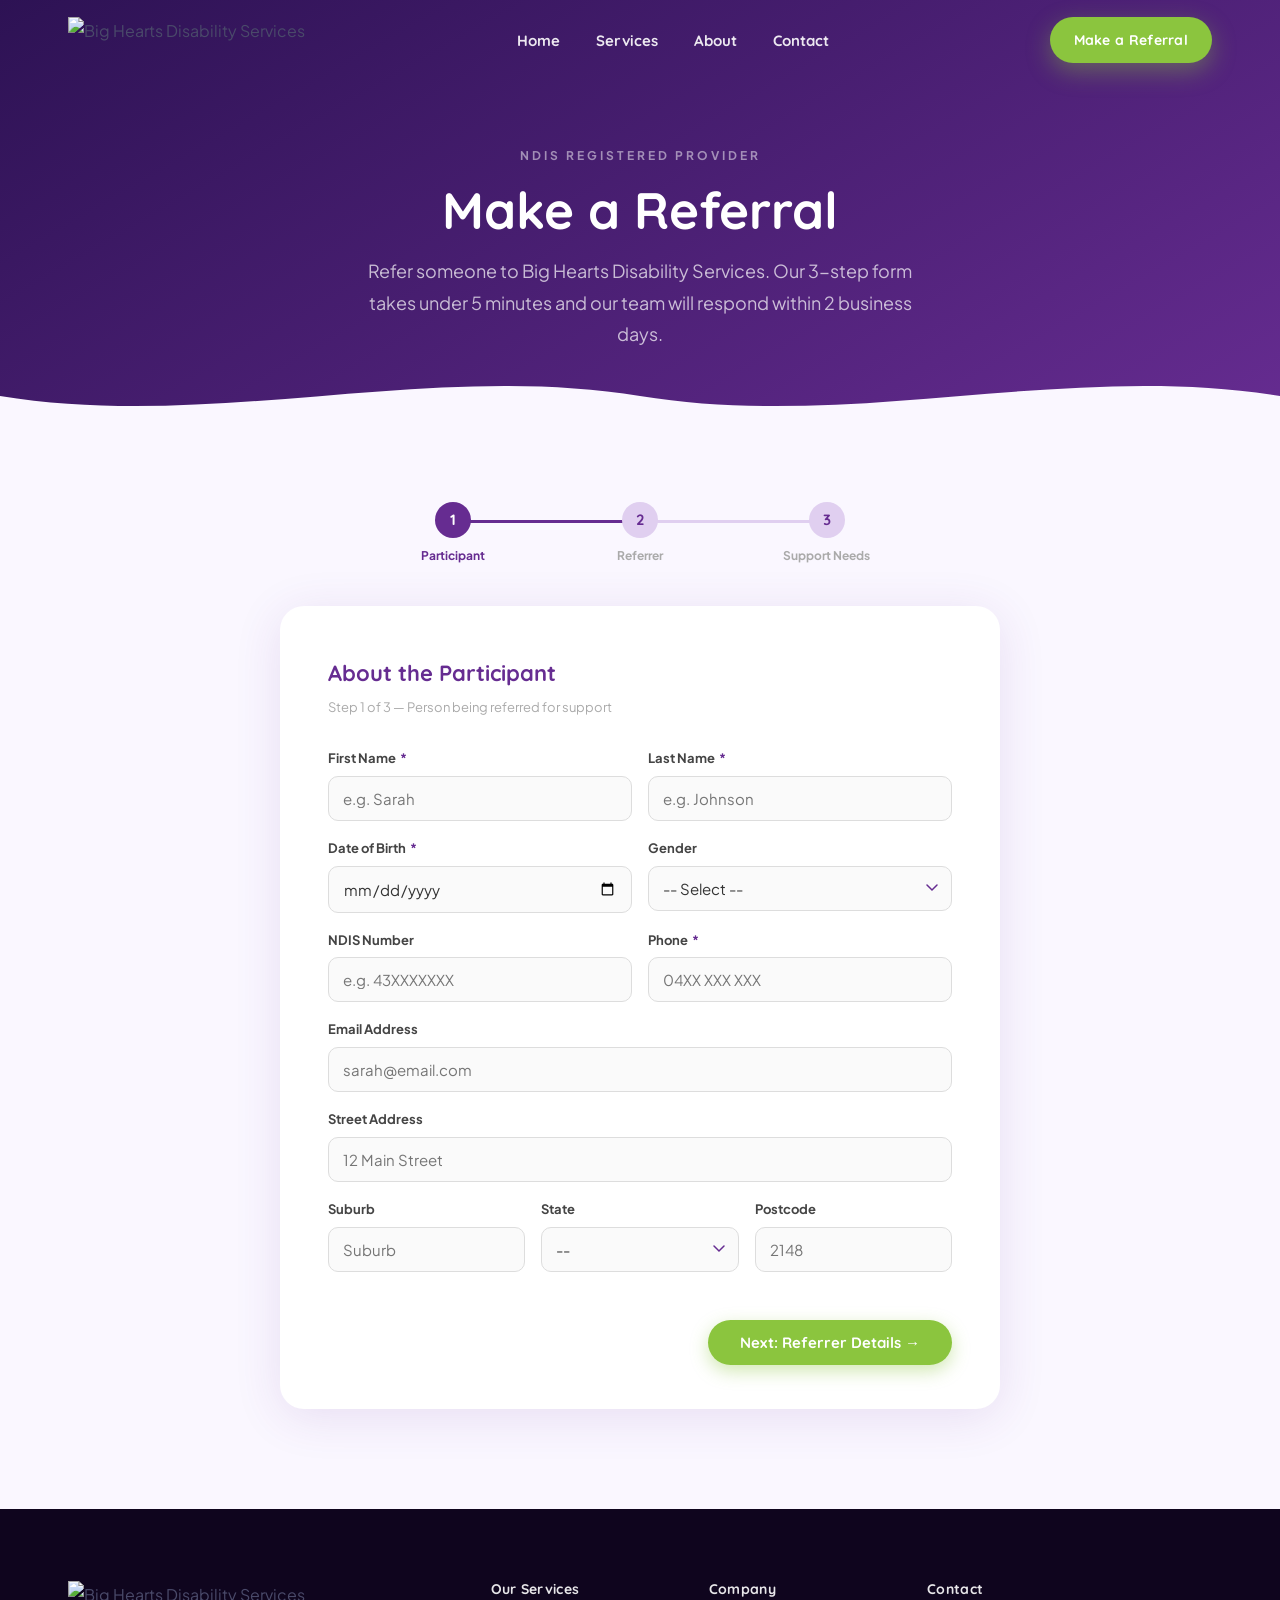
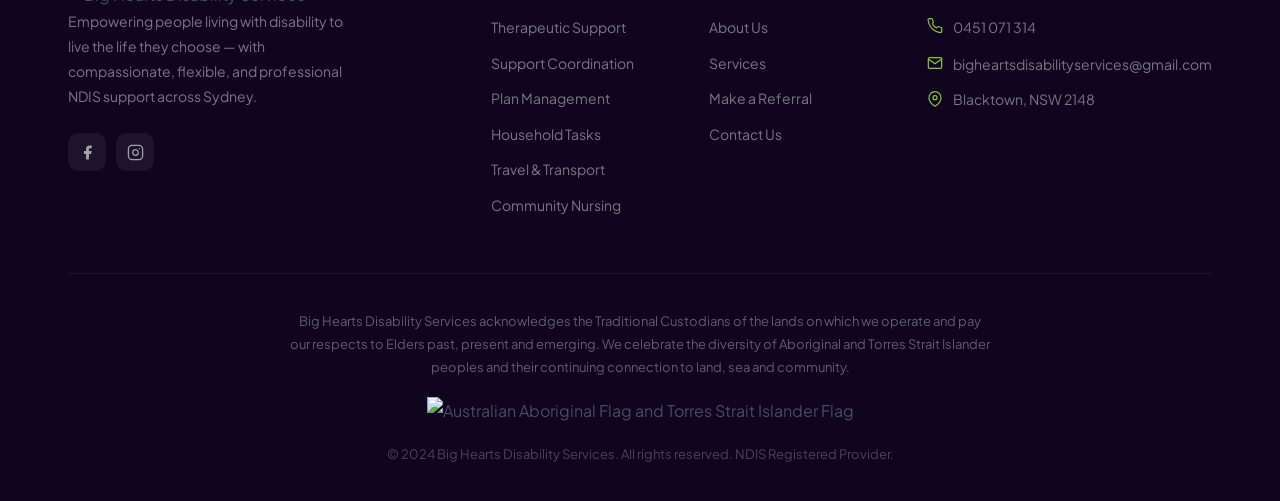
==== referral.html @ 37faf355 "Launch Big Hearts Disability Services website Full static site for GitHub Pages: - Homepage with ani" ====
<!DOCTYPE html>
<html lang="en">
<head>
  <meta charset="UTF-8" />
  <meta name="viewport" content="width=device-width, initial-scale=1.0" />
  <meta name="description" content="Make a referral to Big Hearts Disability Services — NDIS registered provider in Blacktown, Sydney. 3-step referral form." />
  <title>Make a Referral | Big Hearts Disability Services</title>

  <!-- Fonts -->
  <link rel="preconnect" href="https://fonts.googleapis.com" />
  <link rel="preconnect" href="https://fonts.gstatic.com" crossorigin />
  <link href="https://fonts.googleapis.com/css2?family=DM+Serif+Display:ital@0;1&family=Plus+Jakarta+Sans:wght@400;500;600;700;800&family=Quicksand:wght@600;700;800;900&display=swap" rel="stylesheet" />

  <!-- Stylesheet -->
  <link rel="stylesheet" href="css/style.css" />

  <!-- Favicon -->
  <link rel="icon" type="image/png" href="https://bigheartsdisabilityservices.com.au/wp-content/uploads/2024/05/cropped-Big-Hearts-Logo-files-28-32x32.png" />

  <style>
    /* ── Referral form styles (scoped) ── */
    .rf { font-family: 'Plus Jakarta Sans', sans-serif; }

    /* Progress stepper */
    .rf-stepper {
      display: flex;
      align-items: center;
      justify-content: center;
      max-width: 560px;
      margin: 0 auto 40px;
    }
    .rf-step {
      display: flex;
      flex-direction: column;
      align-items: center;
      gap: 7px;
      flex: 1;
      position: relative;
    }
    .rf-step:not(:last-child)::after {
      content: '';
      position: absolute;
      top: 18px; left: 50%;
      width: 100%; height: 3px;
      background: #e0cff0;
      z-index: 0;
      transition: background 0.4s;
    }
    .rf-step.done:not(:last-child)::after,
    .rf-step.active:not(:last-child)::after { background: #662C91; }
    .rf-dot {
      width: 36px; height: 36px;
      border-radius: 50%;
      background: #e0cff0;
      display: flex; align-items: center; justify-content: center;
      font-family: 'Quicksand', sans-serif;
      font-weight: 900; font-size: 15px;
      color: #662C91;
      position: relative; z-index: 1;
      transition: background 0.3s, color 0.3s;
    }
    .rf-step.active .rf-dot { background: #662C91; color: #fff; }
    .rf-step.done .rf-dot   { background: #8BC53E; color: #fff; }
    .rf-dot-lbl { font-size: 12px; font-weight: 700; color: #aaa; white-space: nowrap; }
    .rf-step.active .rf-dot-lbl { color: #662C91; }
    .rf-step.done .rf-dot-lbl   { color: #8BC53E; }

    /* Card */
    .rf-card {
      background: #fff;
      border-radius: 24px;
      box-shadow: 0 8px 48px rgba(102,44,145,0.12);
      max-width: 720px;
      margin: 0 auto;
      padding: 48px 48px 44px;
    }
    .rf-step-title {
      font-family: 'Quicksand', sans-serif;
      font-size: 22px; font-weight: 900;
      color: #662C91; margin-bottom: 4px;
    }
    .rf-step-sub { font-size: 13px; color: #aaa; margin-bottom: 28px; }

    /* Grid */
    .rf-row  { display: grid; grid-template-columns: 1fr 1fr; gap: 16px; }
    .rf-row.full  { grid-template-columns: 1fr; }
    .rf-row.three { grid-template-columns: 1fr 1fr 1fr; }

    /* Fields */
    .rf-field { display: flex; flex-direction: column; gap: 6px; margin-bottom: 16px; }
    .rf-label {
      font-size: 13px; font-weight: 700; color: #444;
    }
    .rf-label .req { color: #662C91; margin-left: 2px; }
    .rf input[type="text"],
    .rf input[type="email"],
    .rf input[type="tel"],
    .rf input[type="date"],
    .rf select,
    .rf textarea {
      width: 100%; padding: 12px 14px;
      border: 1.5px solid #ddd; border-radius: 10px;
      font-family: 'Plus Jakarta Sans', sans-serif;
      font-size: 15px; color: #333; background: #fafafa;
      transition: border-color .2s, box-shadow .2s;
      appearance: none; -webkit-appearance: none;
    }
    .rf input:focus, .rf select:focus, .rf textarea:focus {
      outline: none; border-color: #662C91;
      box-shadow: 0 0 0 3px rgba(102,44,145,0.10);
      background: #fff;
    }
    .rf textarea { resize: vertical; min-height: 96px; }
    .rf select {
      background-image: url("data:image/svg+xml,%3Csvg xmlns='http://www.w3.org/2000/svg' width='12' height='8' viewBox='0 0 12 8'%3E%3Cpath d='M1 1l5 5 5-5' stroke='%23662C91' stroke-width='1.5' fill='none' stroke-linecap='round'/%3E%3C/svg%3E");
      background-repeat: no-repeat; background-position: right 13px center;
      padding-right: 34px; cursor: pointer;
    }
    .rf input.err, .rf select.err, .rf textarea.err {
      border-color: #e04040;
      box-shadow: 0 0 0 3px rgba(224,64,64,.08);
    }
    .rf-errmsg { font-size: 12px; color: #e04040; margin-top: -4px; }

    /* Checkboxes */
    .rf-checks { display: grid; grid-template-columns: 1fr 1fr; gap: 9px; margin-top: 6px; }
    .rf-check {
      display: flex; align-items: center; gap: 9px;
      background: #f7f3fb; border: 1.5px solid #e0cff0;
      border-radius: 10px; padding: 10px 12px;
      cursor: pointer; transition: border-color .2s, background .2s;
    }
    .rf-check:hover { border-color: #662C91; background: #f0e8f9; }
    .rf-check input[type="checkbox"] { width: 17px; height: 17px; accent-color: #662C91; flex-shrink: 0; cursor: pointer; }
    .rf-check span { font-size: 13px; color: #444; font-weight: 600; }

    /* Radios */
    .rf-radios { display: flex; gap: 10px; flex-wrap: wrap; margin-top: 6px; }
    .rf-radio {
      display: flex; align-items: center; gap: 7px;
      background: #f7f3fb; border: 1.5px solid #e0cff0;
      border-radius: 30px; padding: 9px 18px;
      cursor: pointer; transition: border-color .2s, background .2s;
    }
    .rf-radio:has(input:checked) { border-color: #662C91; background: #f0e8f9; }
    .rf-radio input[type="radio"] { accent-color: #662C91; cursor: pointer; }
    .rf-radio span { font-size: 14px; font-weight: 700; color: #444; }

    /* Consent */
    .rf-consent {
      display: flex; gap: 12px; align-items: flex-start;
      background: #f7f3fb; border: 1.5px solid #e0cff0;
      border-radius: 12px; padding: 16px; margin-top: 6px;
    }
    .rf-consent input[type="checkbox"] { width: 19px; height: 19px; accent-color: #662C91; flex-shrink: 0; margin-top: 2px; cursor: pointer; }
    .rf-consent p { font-size: 13px; color: #555; line-height: 1.7; }

    /* Nav buttons */
    .rf-btnrow { display: flex; justify-content: space-between; align-items: center; margin-top: 32px; gap: 12px; }
    .rf-btn {
      padding: 13px 32px; border-radius: 30px;
      font-family: 'Quicksand', sans-serif;
      font-size: 15px; font-weight: 800;
      cursor: pointer; border: none;
      transition: all .25s;
    }
    .rf-btn:hover { transform: translateY(-2px); }
    .rf-btn-next   { background: #8BC53E; color: #fff; box-shadow: 0 6px 18px rgba(139,197,62,.4); }
    .rf-btn-next:hover { box-shadow: 0 10px 24px rgba(139,197,62,.5); }
    .rf-btn-back   { background: transparent; color: #662C91; border: 2px solid #662C91; }
    .rf-btn-back:hover { background: #f0e8f9; }
    .rf-btn-submit { background: #662C91; color: #fff; box-shadow: 0 6px 18px rgba(102,44,145,.35); }
    .rf-btn-submit:hover { box-shadow: 0 10px 24px rgba(102,44,145,.5); }
    .rf-btn-submit:disabled { opacity: .55; cursor: not-allowed; transform: none; }

    /* Panels */
    .rf-panel { display: none; }
    .rf-panel.active { display: block; }

    /* Success */
    .rf-success {
      display: none; text-align: center; padding: 24px 0;
    }
    .rf-tick {
      width: 80px; height: 80px;
      background: #8BC53E; border-radius: 50%;
      display: flex; align-items: center; justify-content: center;
      margin: 0 auto 24px;
      animation: popIn .5s cubic-bezier(0.175, 0.885, 0.32, 1.275);
    }
    @keyframes popIn { from { transform: scale(0); opacity: 0; } to { transform: scale(1); opacity: 1; } }
    .rf-tick svg { width: 38px; height: 38px; }
    .rf-success h2 {
      font-family: 'Quicksand', sans-serif;
      font-size: 30px; font-weight: 900;
      color: #662C91; margin-bottom: 12px;
    }
    .rf-success p { font-size: 16px; color: #666; max-width: 440px; margin-inline: auto; line-height: 1.75; }
    .rf-success .back-link { display: inline-block; margin-top: 28px; color: #662C91; font-weight: 700; font-size: 15px; }
    .rf-success .back-link:hover { text-decoration: underline; }

    @media (max-width: 600px) {
      .rf-card { padding: 28px 20px 24px; }
      .rf-row, .rf-row.three { grid-template-columns: 1fr; }
      .rf-checks { grid-template-columns: 1fr; }
    }
  </style>
</head>
<body>

<!-- ═══ NAV ═══ -->
<nav id="mainNav" class="nav" role="navigation" aria-label="Main navigation">
  <div class="nav-inner container">
    <a href="index.html" class="nav-logo" aria-label="Big Hearts home">
      <img src="https://bigheartsdisabilityservices.com.au/wp-content/uploads/2024/05/Big-Hearts-Logo-files-36-e1715544242417-1024x268.png"
           alt="Big Hearts Disability Services" />
    </a>
    <ul class="nav-links" role="list">
      <li><a href="index.html#home"     class="nav-link">Home</a></li>
      <li><a href="index.html#services" class="nav-link">Services</a></li>
      <li><a href="index.html#about"    class="nav-link">About</a></li>
      <li><a href="index.html#contact"  class="nav-link">Contact</a></li>
    </ul>
    <a href="referral.html" class="btn btn-green btn-sm nav-cta active-page">Make a Referral</a>
    <button id="navToggle" class="nav-toggle" aria-label="Open menu" aria-expanded="false">
      <span></span><span></span><span></span>
    </button>
  </div>
</nav>

<!-- Mobile menu -->
<div id="mobileMenu" class="mobile-menu" role="dialog" aria-modal="true">
  <a href="index.html#home"     class="nav-link">Home</a>
  <a href="index.html#services" class="nav-link">Services</a>
  <a href="index.html#about"    class="nav-link">About</a>
  <a href="index.html#contact"  class="nav-link">Contact</a>
  <a href="referral.html" class="btn btn-green">Make a Referral</a>
</div>


<!-- ═══ PAGE HERO ═══ -->
<div class="page-hero">
  <div class="container">
    <span class="lbl" style="color:rgba(255,255,255,0.5)">NDIS Registered Provider</span>
    <h1>Make a Referral</h1>
    <p>Refer someone to Big Hearts Disability Services. Our 3-step form takes under 5 minutes and our team will respond within 2 business days.</p>
  </div>
  <div class="wave">
    <svg viewBox="0 0 1440 70" fill="#faf7ff" xmlns="http://www.w3.org/2000/svg" preserveAspectRatio="none" width="100%" height="70">
      <path d="M0,35 C240,70 480,0 720,35 C960,70 1200,0 1440,35 L1440,70 L0,70 Z"/>
    </svg>
  </div>
</div>


<!-- ═══ FORM BODY ═══ -->
<div class="referral-page-body">
  <div class="container">
    <div class="rf">

      <!-- Stepper -->
      <div class="rf-stepper" id="rfStepper">
        <div class="rf-step active" id="rfdot-1">
          <div class="rf-dot">1</div>
          <span class="rf-dot-lbl">Participant</span>
        </div>
        <div class="rf-step" id="rfdot-2">
          <div class="rf-dot">2</div>
          <span class="rf-dot-lbl">Referrer</span>
        </div>
        <div class="rf-step" id="rfdot-3">
          <div class="rf-dot">3</div>
          <span class="rf-dot-lbl">Support Needs</span>
        </div>
      </div>

      <!-- Card -->
      <div class="rf-card">
        <form id="rfForm" novalidate>

          <!-- ── Step 1: Participant ── -->
          <div class="rf-panel active" id="rfp-1">
            <div class="rf-step-title">About the Participant</div>
            <div class="rf-step-sub">Step 1 of 3 — Person being referred for support</div>

            <div class="rf-row">
              <div class="rf-field">
                <label class="rf-label" for="bp_first">First Name <span class="req">*</span></label>
                <input type="text" id="bp_first" name="participant_first_name" placeholder="e.g. Sarah" />
              </div>
              <div class="rf-field">
                <label class="rf-label" for="bp_last">Last Name <span class="req">*</span></label>
                <input type="text" id="bp_last" name="participant_last_name" placeholder="e.g. Johnson" />
              </div>
            </div>
            <div class="rf-row">
              <div class="rf-field">
                <label class="rf-label" for="bp_dob">Date of Birth <span class="req">*</span></label>
                <input type="date" id="bp_dob" name="participant_dob" />
              </div>
              <div class="rf-field">
                <label class="rf-label" for="bp_gender">Gender</label>
                <select id="bp_gender" name="participant_gender">
                  <option value="">-- Select --</option>
                  <option>Male</option><option>Female</option>
                  <option>Non-binary</option><option>Prefer not to say</option>
                </select>
              </div>
            </div>
            <div class="rf-row">
              <div class="rf-field">
                <label class="rf-label" for="bp_ndis">NDIS Number</label>
                <input type="text" id="bp_ndis" name="participant_ndis_number" placeholder="e.g. 43XXXXXXX" />
              </div>
              <div class="rf-field">
                <label class="rf-label" for="bp_phone">Phone <span class="req">*</span></label>
                <input type="tel" id="bp_phone" name="participant_phone" placeholder="04XX XXX XXX" />
              </div>
            </div>
            <div class="rf-row full">
              <div class="rf-field">
                <label class="rf-label" for="bp_email">Email Address</label>
                <input type="email" id="bp_email" name="participant_email" placeholder="sarah@email.com" />
              </div>
            </div>
            <div class="rf-row full">
              <div class="rf-field">
                <label class="rf-label" for="bp_address">Street Address</label>
                <input type="text" id="bp_address" name="participant_address" placeholder="12 Main Street" />
              </div>
            </div>
            <div class="rf-row three">
              <div class="rf-field">
                <label class="rf-label" for="bp_suburb">Suburb</label>
                <input type="text" id="bp_suburb" name="participant_suburb" placeholder="Suburb" />
              </div>
              <div class="rf-field">
                <label class="rf-label" for="bp_state">State</label>
                <select id="bp_state" name="participant_state">
                  <option value="">--</option>
                  <option>NSW</option><option>VIC</option><option>QLD</option>
                  <option>SA</option><option>WA</option><option>TAS</option>
                  <option>NT</option><option>ACT</option>
                </select>
              </div>
              <div class="rf-field">
                <label class="rf-label" for="bp_postcode">Postcode</label>
                <input type="text" id="bp_postcode" name="participant_postcode" placeholder="2148" maxlength="4" />
              </div>
            </div>

            <div class="rf-btnrow">
              <span></span>
              <button type="button" class="rf-btn rf-btn-next" onclick="rfStep(2)">
                Next: Referrer Details &rarr;
              </button>
            </div>
          </div>

          <!-- ── Step 2: Referrer ── -->
          <div class="rf-panel" id="rfp-2">
            <div class="rf-step-title">About the Referrer</div>
            <div class="rf-step-sub">Step 2 of 3 — Person making this referral</div>

            <div class="rf-row">
              <div class="rf-field">
                <label class="rf-label" for="br_first">First Name <span class="req">*</span></label>
                <input type="text" id="br_first" name="referrer_first_name" placeholder="e.g. Mark" />
              </div>
              <div class="rf-field">
                <label class="rf-label" for="br_last">Last Name <span class="req">*</span></label>
                <input type="text" id="br_last" name="referrer_last_name" placeholder="e.g. Williams" />
              </div>
            </div>
            <div class="rf-row">
              <div class="rf-field">
                <label class="rf-label" for="br_org">Organisation</label>
                <input type="text" id="br_org" name="referrer_organisation" placeholder="e.g. Community Health Clinic" />
              </div>
              <div class="rf-field">
                <label class="rf-label" for="br_role">Role / Position</label>
                <input type="text" id="br_role" name="referrer_role" placeholder="e.g. Support Coordinator" />
              </div>
            </div>
            <div class="rf-row full">
              <div class="rf-field">
                <label class="rf-label" for="br_relationship">Relationship to Participant <span class="req">*</span></label>
                <select id="br_relationship" name="referrer_relationship">
                  <option value="">-- Select --</option>
                  <option>Family member / Carer</option>
                  <option>Support Coordinator</option>
                  <option>Plan Manager</option>
                  <option>Allied Health Professional</option>
                  <option>GP / Medical Practitioner</option>
                  <option>Self-referral (participant themselves)</option>
                  <option>Other</option>
                </select>
              </div>
            </div>
            <div class="rf-row">
              <div class="rf-field">
                <label class="rf-label" for="br_phone">Phone <span class="req">*</span></label>
                <input type="tel" id="br_phone" name="referrer_phone" placeholder="04XX XXX XXX" />
              </div>
              <div class="rf-field">
                <label class="rf-label" for="br_email">Email <span class="req">*</span></label>
                <input type="email" id="br_email" name="referrer_email" placeholder="mark@clinic.com.au" />
              </div>
            </div>

            <div class="rf-btnrow">
              <button type="button" class="rf-btn rf-btn-back" onclick="rfStep(1)">&larr; Back</button>
              <button type="button" class="rf-btn rf-btn-next" onclick="rfStep(3)">Next: Support Needs &rarr;</button>
            </div>
          </div>

          <!-- ── Step 3: Support Needs ── -->
          <div class="rf-panel" id="rfp-3">
            <div class="rf-step-title">Support Needs</div>
            <div class="rf-step-sub">Step 3 of 3 — Tell us what support is needed</div>

            <div class="rf-field">
              <label class="rf-label">Support Categories Required <span class="req">*</span></label>
              <div class="rf-checks">
                <label class="rf-check"><input type="checkbox" name="support[]" value="Therapeutic Support" /><span>Therapeutic Support</span></label>
                <label class="rf-check"><input type="checkbox" name="support[]" value="Support Coordination" /><span>Support Coordination</span></label>
                <label class="rf-check"><input type="checkbox" name="support[]" value="Plan Management" /><span>Plan Management</span></label>
                <label class="rf-check"><input type="checkbox" name="support[]" value="Daily Living Activities" /><span>Daily Living Activities</span></label>
                <label class="rf-check"><input type="checkbox" name="support[]" value="Household Tasks" /><span>Household Tasks</span></label>
                <label class="rf-check"><input type="checkbox" name="support[]" value="Travel &amp; Transport" /><span>Travel &amp; Transport</span></label>
                <label class="rf-check"><input type="checkbox" name="support[]" value="Community Nursing Care" /><span>Community Nursing Care</span></label>
                <label class="rf-check"><input type="checkbox" name="support[]" value="Group Activities" /><span>Group Activities</span></label>
                <label class="rf-check"><input type="checkbox" name="support[]" value="Life Skills Development" /><span>Life Skills Development</span></label>
                <label class="rf-check"><input type="checkbox" name="support[]" value="Life Stage Transitions" /><span>Life Stage Transitions</span></label>
                <label class="rf-check"><input type="checkbox" name="support[]" value="Accommodation / Tenancy" /><span>Accommodation / Tenancy</span></label>
                <label class="rf-check"><input type="checkbox" name="support[]" value="Community Participation" /><span>Community Participation</span></label>
              </div>
              <span class="rf-errmsg" id="rfcat-err" style="display:none">Please select at least one support category.</span>
            </div>

            <div class="rf-field">
              <label class="rf-label" for="bs_reason">Current Situation / Reason for Referral <span class="req">*</span></label>
              <textarea id="bs_reason" name="reason_for_referral" placeholder="Describe the participant's current situation and why they are being referred..."></textarea>
            </div>

            <div class="rf-field">
              <label class="rf-label" for="bs_goals">Goals and Aspirations</label>
              <textarea id="bs_goals" name="goals_aspirations" placeholder="What does the participant want to achieve? What does a good life look like for them? (optional)"></textarea>
            </div>

            <div class="rf-field">
              <label class="rf-label">Urgency</label>
              <div class="rf-radios">
                <label class="rf-radio"><input type="radio" name="urgency" value="Standard" checked /><span>Standard</span></label>
                <label class="rf-radio"><input type="radio" name="urgency" value="Urgent" /><span>Urgent</span></label>
              </div>
            </div>

            <div class="rf-field">
              <label class="rf-label" for="bs_howheard">How did you hear about Big Hearts?</label>
              <select id="bs_howheard" name="how_did_you_hear">
                <option value="">-- Select --</option>
                <option>Google Search</option>
                <option>Referral from another provider</option>
                <option>Word of mouth</option>
                <option>NDIS portal / My NDIS</option>
                <option>Social media</option>
                <option>Other</option>
              </select>
            </div>

            <div class="rf-field">
              <label class="rf-label" for="bs_notes">Additional Notes</label>
              <textarea id="bs_notes" name="additional_notes" placeholder="Any other relevant information... (optional)"></textarea>
            </div>

            <div class="rf-field">
              <label class="rf-label">Consent <span class="req">*</span></label>
              <div class="rf-consent">
                <input type="checkbox" id="rf_consent" name="consent" />
                <p>I confirm I have the participant's consent (or am acting with appropriate authority) to submit this referral, and that the information provided is accurate. I understand Big Hearts Disability Services will contact the participant or referrer to discuss this referral.</p>
              </div>
              <span class="rf-errmsg" id="rfconsent-err" style="display:none">You must confirm consent before submitting.</span>
            </div>

            <div class="rf-btnrow">
              <button type="button" class="rf-btn rf-btn-back" onclick="rfStep(2)">&larr; Back</button>
              <button type="submit" class="rf-btn rf-btn-submit" id="rfSubmit">Submit Referral</button>
            </div>
          </div>

          <!-- ── Success ── -->
          <div class="rf-success" id="rfSuccess">
            <div class="rf-tick">
              <svg viewBox="0 0 40 40" fill="none" xmlns="http://www.w3.org/2000/svg">
                <path d="M8 21l8 8 16-16" stroke="#fff" stroke-width="3.5" stroke-linecap="round" stroke-linejoin="round"/>
              </svg>
            </div>
            <h2>Referral Submitted!</h2>
            <p>Thank you. We have received your referral and a member of our team will be in touch within 2 business days to discuss next steps.</p>
            <p style="margin-top:12px;font-size:15px;color:#999">Questions? Call <strong style="color:#662C91">0451 071 314</strong> or email <a href="mailto:bigheartsdisabilityservices@gmail.com" style="color:#662C91">bigheartsdisabilityservices@gmail.com</a></p>
            <a href="index.html" class="back-link">&larr; Back to Big Hearts Home</a>
          </div>

        </form>
      </div><!-- /rf-card -->

    </div><!-- /rf -->
  </div>
</div>


<!-- ═══ FOOTER ═══ -->
<footer class="footer" role="contentinfo">
  <div class="container">
    <div class="footer-top">
      <div class="footer-brand">
        <img src="https://bigheartsdisabilityservices.com.au/wp-content/uploads/2024/05/Big-Hearts-Logo-files-35-e1715543259480.png"
             alt="Big Hearts Disability Services" />
        <p class="footer-about">Empowering people living with disability to live the life they choose — with compassionate, flexible, and professional NDIS support across Sydney.</p>
        <div class="footer-socials">
          <a href="https://www.facebook.com/profile.php?id=61550624227070" target="_blank" rel="noopener" class="fsoc" aria-label="Facebook">
            <svg viewBox="0 0 24 24" fill="currentColor"><path d="M18 2h-3a5 5 0 0 0-5 5v3H7v4h3v8h4v-8h3l1-4h-4V7a1 1 0 0 1 1-1h3z"/></svg>
          </a>
          <a href="https://www.instagram.com/bigheartsdisability" target="_blank" rel="noopener" class="fsoc" aria-label="Instagram">
            <svg viewBox="0 0 24 24" fill="none" stroke="currentColor" stroke-width="1.8" stroke-linecap="round" stroke-linejoin="round"><rect x="2" y="2" width="20" height="20" rx="5"/><path d="M16 11.37A4 4 0 1 1 12.63 8 4 4 0 0 1 16 11.37z"/><line x1="17.5" y1="6.5" x2="17.51" y2="6.5"/></svg>
          </a>
        </div>
      </div>
      <div class="footer-col">
        <h4>Our Services</h4>
        <div class="footer-links">
          <a href="index.html#services">Therapeutic Support</a>
          <a href="index.html#services">Support Coordination</a>
          <a href="index.html#services">Plan Management</a>
          <a href="index.html#services">Household Tasks</a>
          <a href="index.html#services">Travel &amp; Transport</a>
          <a href="index.html#services">Community Nursing</a>
        </div>
      </div>
      <div class="footer-col">
        <h4>Company</h4>
        <div class="footer-links">
          <a href="index.html#about">About Us</a>
          <a href="index.html#services">Services</a>
          <a href="referral.html">Make a Referral</a>
          <a href="index.html#contact">Contact Us</a>
        </div>
      </div>
      <div class="footer-col">
        <h4>Contact</h4>
        <div class="footer-contact-item">
          <svg viewBox="0 0 24 24" fill="none" stroke="currentColor" stroke-width="1.8" stroke-linecap="round" stroke-linejoin="round"><path d="M22 16.92v3a2 2 0 0 1-2.18 2 19.79 19.79 0 0 1-8.63-3.07A19.5 19.5 0 0 1 4.69 12a19.79 19.79 0 0 1-3.07-8.67A2 2 0 0 1 3.6 1.07h3a2 2 0 0 1 2 1.72c.127.96.361 1.903.7 2.81a2 2 0 0 1-.45 2.11L8.09 8.91a16 16 0 0 0 6 6l1.27-1.27a2 2 0 0 1 2.11-.45c.907.339 1.85.573 2.81.7A2 2 0 0 1 22 16.92z"/></svg>
          <a href="tel:0451071314"><span>0451 071 314</span></a>
        </div>
        <div class="footer-contact-item">
          <svg viewBox="0 0 24 24" fill="none" stroke="currentColor" stroke-width="1.8" stroke-linecap="round" stroke-linejoin="round"><path d="M4 4h16c1.1 0 2 .9 2 2v12c0 1.1-.9 2-2 2H4c-1.1 0-2-.9-2-2V6c0-1.1.9-2 2-2z"/><polyline points="22,6 12,13 2,6"/></svg>
          <a href="mailto:bigheartsdisabilityservices@gmail.com"><span>bigheartsdisabilityservices@gmail.com</span></a>
        </div>
        <div class="footer-contact-item">
          <svg viewBox="0 0 24 24" fill="none" stroke="currentColor" stroke-width="1.8" stroke-linecap="round" stroke-linejoin="round"><path d="M21 10c0 7-9 13-9 13s-9-6-9-13a9 9 0 0 1 18 0z"/><circle cx="12" cy="10" r="3"/></svg>
          <span>Blacktown, NSW 2148</span>
        </div>
      </div>
    </div>
  </div>
  <div class="footer-bottom">
    <div class="container">
      <div class="footer-bottom-inner">
        <p class="footer-ack">Big Hearts Disability Services acknowledges the Traditional Custodians of the lands on which we operate and pay our respects to Elders past, present and emerging. We celebrate the diversity of Aboriginal and Torres Strait Islander peoples and their continuing connection to land, sea and community.</p>
        <img class="footer-flags"
             src="https://bigheartsdisabilityservices.com.au/wp-content/uploads/2024/05/Australian-Torres-Strait-Islander-Islande-Aboritinal-Flags-Medium.png"
             alt="Australian Aboriginal Flag and Torres Strait Islander Flag" />
        <p class="footer-copy">&copy; 2024 Big Hearts Disability Services. All rights reserved. NDIS Registered Provider.</p>
      </div>
    </div>
  </div>
</footer>

<!-- Main JS (nav, animations) -->
<script src="js/main.js"></script>

<!-- Referral form JS -->
<script>
(function () {
  var FORMSPREE = 'https://formspree.io/f/xnjryooj';
  var cur = 1;

  window.rfStep = function (next) {
    if (next > cur && !rfValidate(cur)) return;
    var fromDot = document.getElementById('rfdot-' + cur);
    fromDot.classList.remove('active');
    if (next > cur) {
      fromDot.classList.add('done');
    } else {
      fromDot.classList.remove('done');
      document.getElementById('rfdot-' + next).classList.remove('done');
    }
    document.getElementById('rfp-' + cur).classList.remove('active');
    cur = next;
    document.getElementById('rfp-' + cur).classList.add('active');
    document.getElementById('rfdot-' + cur).classList.add('active');
    window.scrollTo({ top: document.querySelector('.referral-page-body').offsetTop - 20, behavior: 'smooth' });
  };

  function rfValidate(step) {
    var ok = true;
    if (step === 1) ok = rfReq(['bp_first','bp_last','bp_dob','bp_phone']);
    if (step === 2) {
      ok = rfReq(['br_first','br_last','br_relationship','br_phone','br_email']);
      if (!rfEmail('br_email')) ok = false;
    }
    if (step === 3) {
      ok = rfReq(['bs_reason']);
      var cats = document.querySelectorAll('input[name="support[]"]:checked');
      var catErr = document.getElementById('rfcat-err');
      if (!cats.length) { catErr.style.display = 'block'; ok = false; }
      else { catErr.style.display = 'none'; }
      var consent = document.getElementById('rf_consent');
      var cErr = document.getElementById('rfconsent-err');
      if (!consent.checked) { cErr.style.display = 'block'; ok = false; }
      else { cErr.style.display = 'none'; }
    }
    return ok;
  }

  function rfReq(ids) {
    var ok = true;
    ids.forEach(function (id) {
      var el = document.getElementById(id);
      if (!el) return;
      if (!el.value.trim()) { el.classList.add('err'); ok = false; }
      else { el.classList.remove('err'); }
    });
    return ok;
  }

  function rfEmail(id) {
    var el = document.getElementById(id);
    var re = /^[^\s@]+@[^\s@]+\.[^\s@]+$/;
    if (el && el.value && !re.test(el.value)) { el.classList.add('err'); return false; }
    if (el) el.classList.remove('err');
    return true;
  }

  document.querySelectorAll('#rfForm input, #rfForm select, #rfForm textarea').forEach(function (el) {
    el.addEventListener('input', function () { el.classList.remove('err'); });
  });

  document.getElementById('rfForm').addEventListener('submit', function (e) {
    e.preventDefault();
    if (!rfValidate(3)) return;
    var btn = document.getElementById('rfSubmit');
    btn.disabled = true;
    btn.textContent = 'Submitting…';

    var fd = new FormData(this);
    var cats = Array.from(document.querySelectorAll('input[name="support[]"]:checked')).map(function (c) { return c.value; });
    fd.delete('support[]');
    fd.append('support_categories', cats.join(', '));

    fetch(FORMSPREE, { method: 'POST', body: fd, headers: { 'Accept': 'application/json' } })
      .then(function (r) {
        if (r.ok) {
          document.getElementById('rfp-3').classList.remove('active');
          document.getElementById('rfStepper').style.display = 'none';
          document.getElementById('rfSuccess').style.display = 'block';
        } else {
          btn.disabled = false;
          btn.textContent = 'Submit Referral';
          alert('Something went wrong. Please try again or call us on 0451 071 314.');
        }
      })
      .catch(function () {
        btn.disabled = false;
        btn.textContent = 'Submit Referral';
        alert('Network error. Please check your connection and try again.');
      });
  });
})();
</script>

</body>
</html>
---- css/style.css ----
/* ============================================================
   Big Hearts Disability Services — Main Stylesheet
   ============================================================ */

/* 1. Variables & Reset */
:root {
  --purple:       #662C91;
  --purple-dark:  #4a1f6b;
  --purple-deep:  #2d1254;
  --purple-mid:   #8b5ab8;
  --purple-light: #f0e8f9;
  --purple-pale:  #faf7ff;
  --green:        #8BC53E;
  --green-dark:   #6aa02e;
  --white:        #ffffff;
  --dark:         #0f051e;
  --dark2:        #1a0a2e;
  --text:         #4a4a6a;
  --text-light:   #8080a0;
  --border:       #ede6f5;
  --shadow-sm:    0 4px 16px rgba(102,44,145,0.10);
  --shadow-md:    0 12px 40px rgba(102,44,145,0.15);
  --shadow-lg:    0 24px 60px rgba(102,44,145,0.20);
  --nav-h:        80px;
  --pad:          100px;
  --r:            20px;
  --ease:         cubic-bezier(0.25, 0.46, 0.45, 0.94);
}

*, *::before, *::after { box-sizing: border-box; margin: 0; padding: 0; }
html { scroll-behavior: smooth; font-size: 16px; }
body {
  font-family: 'Plus Jakarta Sans', sans-serif;
  color: var(--text);
  background: #fff;
  overflow-x: hidden;
  line-height: 1.75;
}
img { max-width: 100%; display: block; }
a { text-decoration: none; color: inherit; }
ul { list-style: none; }
button { font-family: inherit; }


/* ── Typography ── */
h1, h2, h3, h4, h5 {
  font-family: 'Quicksand', sans-serif;
  font-weight: 900;
  color: var(--dark2);
  line-height: 1.2;
}
h1 { font-size: clamp(40px, 5.5vw, 72px); }
h2 { font-size: clamp(28px, 3.5vw, 50px); }
h3 { font-size: clamp(18px, 2vw, 24px); }

.serif { font-family: 'DM Serif Display', serif; font-style: italic; font-weight: 400; }
.grad  {
  background: linear-gradient(130deg, var(--green) 0%, var(--purple-mid) 100%);
  -webkit-background-clip: text;
  -webkit-text-fill-color: transparent;
  background-clip: text;
}
.lbl {
  display: inline-block;
  font-size: 12px;
  font-weight: 700;
  letter-spacing: 3px;
  text-transform: uppercase;
  color: var(--green);
  margin-bottom: 14px;
}


/* ── Layout ── */
.container { max-width: 1200px; margin-inline: auto; padding-inline: 28px; }
section   { padding: var(--pad) 0; }

.section-head         { margin-bottom: 60px; }
.section-head.center  { text-align: center; }
.section-head h2      { margin-bottom: 14px; }
.section-head p       { font-size: 18px; color: var(--text-light); max-width: 620px; line-height: 1.75; }
.section-head.center p { margin-inline: auto; }


/* ── Buttons ── */
.btn {
  display: inline-flex;
  align-items: center;
  gap: 8px;
  padding: 15px 34px;
  border-radius: 50px;
  font-family: 'Quicksand', sans-serif;
  font-size: 15px;
  font-weight: 800;
  letter-spacing: 0.3px;
  cursor: pointer;
  border: none;
  transition: all 0.3s var(--ease);
  position: relative;
  overflow: hidden;
  white-space: nowrap;
}
.btn::before {
  content: '';
  position: absolute;
  inset: 0;
  background: rgba(255,255,255,0.12);
  opacity: 0;
  transition: opacity 0.2s;
}
.btn:hover::before { opacity: 1; }
.btn:hover { transform: translateY(-2px); }
.btn:active { transform: translateY(0); }

.btn-green  { background: var(--green); color: #fff; box-shadow: 0 8px 24px rgba(139,197,62,0.4); }
.btn-green:hover { box-shadow: 0 14px 32px rgba(139,197,62,0.5); }

.btn-purple { background: var(--purple); color: #fff; box-shadow: 0 8px 24px rgba(102,44,145,0.35); }
.btn-purple:hover { box-shadow: 0 14px 32px rgba(102,44,145,0.5); }

.btn-white  { background: #fff; color: var(--purple); box-shadow: var(--shadow-sm); }
.btn-white:hover { box-shadow: var(--shadow-md); }

.btn-outline { background: transparent; color: #fff; border: 2px solid rgba(255,255,255,0.55); }
.btn-outline:hover { background: rgba(255,255,255,0.1); border-color: #fff; }

.btn-sm { padding: 11px 24px; font-size: 14px; }

.btn svg { width: 18px; height: 18px; flex-shrink: 0; }


/* ═══════════════════════════════════════════
   NAV
═══════════════════════════════════════════ */
.nav {
  position: fixed;
  inset-block-start: 0;
  inset-inline: 0;
  height: var(--nav-h);
  z-index: 900;
  display: flex;
  align-items: center;
  transition: background 0.4s, box-shadow 0.4s;
}
.nav.scrolled {
  background: rgba(255,255,255,0.96);
  backdrop-filter: blur(14px);
  box-shadow: 0 4px 24px rgba(102,44,145,0.10);
}
.nav-inner {
  display: flex;
  align-items: center;
  justify-content: space-between;
  width: 100%;
}
.nav-logo img { height: 46px; transition: filter 0.3s; }
.nav.scrolled .nav-logo img { filter: none; }

.nav-links { display: flex; align-items: center; gap: 36px; }
.nav-link {
  font-family: 'Quicksand', sans-serif;
  font-size: 15px;
  font-weight: 700;
  color: rgba(255,255,255,0.9);
  transition: color 0.2s;
  position: relative;
  padding-bottom: 3px;
}
.nav-link::after {
  content: '';
  position: absolute;
  bottom: 0; left: 0; right: 0;
  height: 2px;
  background: var(--green);
  border-radius: 2px;
  transform: scaleX(0);
  transform-origin: left;
  transition: transform 0.25s var(--ease);
}
.nav-link:hover::after, .nav-link.active::after { transform: scaleX(1); }
.nav.scrolled .nav-link { color: var(--dark2); }
.nav.scrolled .nav-link:hover { color: var(--purple); }
.nav-cta { margin-left: 8px; }

/* Hamburger */
.nav-toggle {
  display: none;
  flex-direction: column;
  gap: 5px;
  cursor: pointer;
  padding: 4px;
  background: none;
  border: none;
}
.nav-toggle span {
  display: block;
  width: 24px;
  height: 2px;
  border-radius: 2px;
  background: #fff;
  transition: all 0.3s var(--ease);
}
.nav.scrolled .nav-toggle span { background: var(--dark2); }
.nav-toggle.open span:nth-child(1) { transform: translateY(7px) rotate(45deg); }
.nav-toggle.open span:nth-child(2) { opacity: 0; }
.nav-toggle.open span:nth-child(3) { transform: translateY(-7px) rotate(-45deg); }

/* Mobile drawer */
.mobile-menu {
  display: none;
  position: fixed;
  inset: 0;
  background: rgba(13,4,25,0.98);
  backdrop-filter: blur(20px);
  z-index: 800;
  flex-direction: column;
  align-items: center;
  justify-content: center;
  gap: 40px;
  padding: 40px;
}
.mobile-menu.open { display: flex; }
.mobile-menu .nav-link {
  font-size: 30px;
  font-weight: 900;
  color: #fff;
  letter-spacing: -0.5px;
}
.mobile-menu .nav-link::after { bottom: -4px; }
.mobile-menu .btn { margin-top: 10px; font-size: 17px; padding: 16px 48px; }


/* ═══════════════════════════════════════════
   HERO
═══════════════════════════════════════════ */
.hero {
  min-height: 100vh;
  background: linear-gradient(150deg, var(--purple-deep) 0%, var(--purple) 55%, var(--purple-dark) 100%);
  display: flex;
  align-items: center;
  position: relative;
  overflow: hidden;
  padding-top: var(--nav-h);
}

/* Particles */
#heroParticles {
  position: absolute;
  inset: 0;
  pointer-events: none;
  overflow: hidden;
}
.hp {
  position: absolute;
  color: rgba(255,255,255,0.12);
  animation: floatUp linear infinite;
  user-select: none;
}
@keyframes floatUp {
  from { transform: translateY(110vh) rotate(0deg) scale(0.6); opacity: 0; }
  10%  { opacity: 1; }
  90%  { opacity: 1; }
  to   { transform: translateY(-15vh) rotate(540deg) scale(1); opacity: 0; }
}

/* Decorative circles */
.hero::before {
  content: '';
  position: absolute;
  width: 600px;
  height: 600px;
  border-radius: 50%;
  background: radial-gradient(circle, rgba(139,197,62,0.18) 0%, transparent 70%);
  top: -200px;
  right: -100px;
  pointer-events: none;
}
.hero::after {
  content: '';
  position: absolute;
  width: 400px;
  height: 400px;
  border-radius: 50%;
  background: radial-gradient(circle, rgba(255,255,255,0.06) 0%, transparent 70%);
  bottom: -100px;
  left: -100px;
  pointer-events: none;
}

.hero-inner {
  display: grid;
  grid-template-columns: 1fr 480px;
  gap: 60px;
  align-items: center;
  position: relative;
  z-index: 2;
  width: 100%;
  max-width: 1200px;
  margin-inline: auto;
  padding-inline: 28px;
  padding-block: 80px;
}

/* Hero badge pill */
.hero-pill {
  display: inline-flex;
  align-items: center;
  gap: 8px;
  background: rgba(255,255,255,0.10);
  border: 1px solid rgba(255,255,255,0.20);
  backdrop-filter: blur(8px);
  color: rgba(255,255,255,0.90);
  font-size: 13px;
  font-weight: 700;
  letter-spacing: 0.5px;
  padding: 8px 18px;
  border-radius: 50px;
  margin-bottom: 24px;
}
.pill-dot {
  width: 8px; height: 8px;
  background: var(--green);
  border-radius: 50%;
  animation: blink 2s ease-in-out infinite;
}
@keyframes blink {
  0%,100% { opacity: 1; transform: scale(1); }
  50%      { opacity: 0.5; transform: scale(1.5); }
}

.hero-title {
  font-family: 'Quicksand', sans-serif;
  font-size: clamp(44px, 5.5vw, 76px);
  font-weight: 900;
  color: #fff;
  line-height: 1.05;
  margin-bottom: 24px;
  letter-spacing: -1px;
}
.hero-title .accent {
  display: block;
  color: var(--green);
  font-family: 'DM Serif Display', serif;
  font-style: italic;
  font-weight: 400;
  font-size: 0.9em;
}

.hero-sub {
  font-size: 18px;
  color: rgba(255,255,255,0.75);
  line-height: 1.8;
  max-width: 480px;
  margin-bottom: 40px;
}

.hero-btns { display: flex; gap: 14px; flex-wrap: wrap; margin-bottom: 56px; }

.hero-stats {
  display: flex;
  gap: 0;
  border-top: 1px solid rgba(255,255,255,0.12);
  padding-top: 36px;
  gap: 40px;
}
.hero-stat {}
.hero-stat-num {
  font-family: 'Quicksand', sans-serif;
  font-size: 38px;
  font-weight: 900;
  color: #fff;
  line-height: 1;
  margin-bottom: 4px;
}
.hero-stat-lbl { font-size: 13px; color: rgba(255,255,255,0.55); }

/* Hero visual */
.hero-visual {
  position: relative;
  display: flex;
  align-items: center;
  justify-content: center;
}
.hero-blob-wrap {
  position: relative;
  width: 420px;
  height: 500px;
  animation: heroFloat 6s ease-in-out infinite;
}
@keyframes heroFloat {
  0%,100% { transform: translateY(0); }
  50%      { transform: translateY(-14px); }
}
.hero-blob {
  position: absolute;
  inset: 0;
  border-radius: 65% 35% 55% 45% / 55% 65% 35% 45%;
  background: linear-gradient(135deg, rgba(139,197,62,0.25), rgba(255,255,255,0.08));
  animation: morph 10s ease-in-out infinite;
}
@keyframes morph {
  0%,100% { border-radius: 65% 35% 55% 45% / 55% 65% 35% 45%; }
  33%      { border-radius: 40% 60% 40% 60% / 60% 40% 60% 40%; }
  66%      { border-radius: 50% 50% 65% 35% / 35% 60% 40% 65%; }
}
.hero-img {
  position: absolute;
  inset: 16px;
  object-fit: cover;
  border-radius: 65% 35% 55% 45% / 55% 65% 35% 45%;
  animation: morph 10s ease-in-out infinite;
  filter: brightness(1.05) saturate(1.05);
}

.hero-float-card {
  position: absolute;
  bottom: 20px;
  right: -30px;
  background: #fff;
  border-radius: 18px;
  padding: 16px 20px;
  box-shadow: var(--shadow-lg);
  display: flex;
  align-items: center;
  gap: 12px;
  min-width: 190px;
  animation: heroFloat 5s ease-in-out infinite 1s;
}
.hfc-icon {
  width: 44px; height: 44px;
  background: var(--green);
  border-radius: 12px;
  display: flex; align-items: center; justify-content: center;
  flex-shrink: 0;
}
.hfc-icon svg { width: 22px; height: 22px; color: #fff; }
.hfc-num {
  font-family: 'Quicksand', sans-serif;
  font-size: 22px;
  font-weight: 900;
  color: var(--dark2);
  line-height: 1;
}
.hfc-lbl { font-size: 12px; color: var(--text-light); margin-top: 2px; }

.hero-ndis {
  position: absolute;
  top: 24px;
  left: -28px;
  background: #fff;
  border-radius: 16px;
  padding: 12px;
  box-shadow: var(--shadow-md);
  width: 90px;
  animation: heroFloat 7s ease-in-out infinite 2s;
}
.hero-ndis img { width: 100%; }

/* Wave divider */
.wave {
  position: absolute;
  bottom: -1px;
  left: 0;
  right: 0;
  line-height: 0;
}
.wave svg { display: block; }


/* ═══════════════════════════════════════════
   SERVICES MARQUEE STRIP
═══════════════════════════════════════════ */
.marquee-strip {
  background: var(--purple-pale);
  padding: 28px 0;
  overflow: hidden;
  border-bottom: 1px solid var(--border);
}
.marquee-track {
  display: flex;
  gap: 48px;
  animation: marqueeScroll 28s linear infinite;
  width: max-content;
}
.marquee-strip:hover .marquee-track { animation-play-state: paused; }
.marquee-item {
  display: flex;
  align-items: center;
  gap: 10px;
  font-family: 'Quicksand', sans-serif;
  font-size: 15px;
  font-weight: 700;
  color: var(--purple);
  white-space: nowrap;
}
.marquee-item svg { width: 18px; height: 18px; color: var(--green); flex-shrink: 0; }
@keyframes marqueeScroll {
  from { transform: translateX(0); }
  to   { transform: translateX(-50%); }
}


/* ═══════════════════════════════════════════
   SERVICES SECTION
═══════════════════════════════════════════ */
.services-section { background: #fff; }

.services-grid {
  display: grid;
  grid-template-columns: repeat(3, 1fr);
  gap: 24px;
}
.svc-card {
  position: relative;
  background: #fff;
  border: 1.5px solid var(--border);
  border-radius: var(--r);
  padding: 34px 28px;
  overflow: hidden;
  transition: all 0.35s var(--ease);
  cursor: default;
}
.svc-card::after {
  content: '';
  position: absolute;
  inset: 0;
  background: linear-gradient(135deg, var(--purple-light), transparent);
  opacity: 0;
  transition: opacity 0.35s;
}
.svc-card:hover {
  border-color: var(--purple);
  box-shadow: var(--shadow-lg);
  transform: translateY(-6px);
}
.svc-card:hover::after { opacity: 1; }

.svc-card-top {
  position: absolute;
  top: 0; left: 0; right: 0;
  height: 4px;
  background: linear-gradient(90deg, var(--purple), var(--green));
  transform: scaleX(0);
  transform-origin: left;
  transition: transform 0.4s var(--ease);
}
.svc-card:hover .svc-card-top { transform: scaleX(1); }

.svc-icon {
  position: relative;
  z-index: 1;
  width: 58px; height: 58px;
  background: var(--purple-light);
  border-radius: 16px;
  display: flex; align-items: center; justify-content: center;
  margin-bottom: 20px;
  transition: all 0.35s var(--ease);
}
.svc-card:hover .svc-icon { background: var(--purple); }
.svc-icon svg { width: 26px; height: 26px; color: var(--purple); transition: color 0.3s; }
.svc-card:hover .svc-icon svg { color: #fff; }

.svc-title {
  position: relative; z-index: 1;
  font-size: 18px;
  font-weight: 800;
  color: var(--dark2);
  margin-bottom: 8px;
  transition: color 0.3s;
}
.svc-card:hover .svc-title { color: var(--purple); }
.svc-desc {
  position: relative; z-index: 1;
  font-size: 14px;
  color: var(--text-light);
  line-height: 1.7;
}


/* ═══════════════════════════════════════════
   ABOUT SECTION
═══════════════════════════════════════════ */
.about-section { background: var(--purple-pale); }
.about-inner {
  display: grid;
  grid-template-columns: 1fr 1fr;
  gap: 80px;
  align-items: center;
}

.about-visual { position: relative; }
.about-img {
  width: 100%;
  height: 540px;
  object-fit: cover;
  border-radius: 28px;
  box-shadow: var(--shadow-lg);
  display: block;
}
.about-float-card {
  position: absolute;
  bottom: 36px;
  right: -32px;
  background: #fff;
  border-radius: 20px;
  padding: 22px 26px;
  box-shadow: var(--shadow-lg);
  text-align: center;
  min-width: 160px;
}
.afc-num {
  font-family: 'Quicksand', sans-serif;
  font-size: 48px;
  font-weight: 900;
  color: var(--purple);
  line-height: 1;
}
.afc-lbl { font-size: 13px; color: var(--text-light); margin-top: 4px; }
.about-bg-shape {
  position: absolute;
  top: -28px; left: -28px;
  width: 110px; height: 110px;
  background: var(--green);
  border-radius: 28px;
  opacity: 0.15;
  transform: rotate(12deg);
}

.about-content {}
.about-content h2 { margin-bottom: 16px; }
.about-content > p { color: var(--text-light); margin-bottom: 36px; font-size: 17px; }

.about-vals { display: flex; flex-direction: column; gap: 18px; margin-bottom: 40px; }
.aval {
  display: flex;
  gap: 16px;
  align-items: flex-start;
}
.aval-icon {
  width: 44px; height: 44px;
  background: var(--purple-light);
  border-radius: 12px;
  display: flex; align-items: center; justify-content: center;
  flex-shrink: 0;
  transition: background 0.3s;
}
.aval:hover .aval-icon { background: var(--purple); }
.aval-icon svg { width: 20px; height: 20px; color: var(--purple); transition: color 0.3s; }
.aval:hover .aval-icon svg { color: #fff; }
.aval-title { font-size: 15px; font-weight: 800; color: var(--dark2); margin-bottom: 2px; display: block; }
.aval-text  { font-size: 14px; color: var(--text-light); margin: 0; }

/* Stats bar */
.stats-bar {
  display: grid;
  grid-template-columns: repeat(3, 1fr);
  background: var(--purple);
  border-radius: 20px;
  overflow: hidden;
}
.stat-item {
  padding: 28px 20px;
  text-align: center;
  border-right: 1px solid rgba(255,255,255,0.1);
}
.stat-item:last-child { border-right: none; }
.stat-num {
  font-family: 'Quicksand', sans-serif;
  font-size: 38px;
  font-weight: 900;
  color: #fff;
  line-height: 1;
}
.stat-lbl { font-size: 12px; color: rgba(255,255,255,0.55); margin-top: 6px; letter-spacing: 0.5px; }


/* ═══════════════════════════════════════════
   WHY US SECTION
═══════════════════════════════════════════ */
.why-section { background: var(--dark); padding: var(--pad) 0; }
.why-section .section-head h2 { color: #fff; }
.why-section .section-head p  { color: rgba(255,255,255,0.5); }
.why-section .lbl { color: var(--green); }

.why-grid {
  display: grid;
  grid-template-columns: repeat(4, 1fr);
  gap: 20px;
}
.why-card {
  background: rgba(255,255,255,0.04);
  border: 1px solid rgba(255,255,255,0.07);
  border-radius: 20px;
  padding: 32px 24px;
  transition: all 0.35s var(--ease);
}
.why-card:hover {
  background: rgba(102,44,145,0.3);
  border-color: rgba(102,44,145,0.5);
  transform: translateY(-4px);
}
.why-icon {
  width: 54px; height: 54px;
  background: rgba(102,44,145,0.35);
  border-radius: 16px;
  display: flex; align-items: center; justify-content: center;
  margin-bottom: 20px;
  transition: background 0.35s;
}
.why-card:hover .why-icon { background: var(--purple); }
.why-icon svg { width: 24px; height: 24px; color: var(--green); }
.why-card h3 { font-size: 17px; color: #fff; margin-bottom: 10px; }
.why-card p  { font-size: 14px; color: rgba(255,255,255,0.5); line-height: 1.75; }


/* ═══════════════════════════════════════════
   NDIS BANNER
═══════════════════════════════════════════ */
.ndis-banner {
  background: linear-gradient(135deg, var(--purple) 0%, var(--purple-dark) 100%);
  padding: 72px 0;
  position: relative;
  overflow: hidden;
}
.ndis-banner::before {
  content: '';
  position: absolute;
  width: 500px; height: 500px;
  border-radius: 50%;
  background: rgba(255,255,255,0.04);
  right: -200px; top: -200px;
}
.ndis-inner {
  display: flex;
  align-items: center;
  justify-content: space-between;
  gap: 40px;
  position: relative;
  z-index: 1;
}
.ndis-text h2 { color: #fff; font-size: clamp(24px, 3vw, 38px); margin-bottom: 10px; }
.ndis-text p  { color: rgba(255,255,255,0.7); font-size: 17px; max-width: 560px; line-height: 1.75; }
.ndis-right {
  display: flex;
  flex-direction: column;
  align-items: flex-end;
  gap: 20px;
  flex-shrink: 0;
}
.ndis-badge-img { height: 70px; filter: drop-shadow(0 4px 16px rgba(0,0,0,0.25)); }


/* ═══════════════════════════════════════════
   TESTIMONIAL / QUOTE
═══════════════════════════════════════════ */
.quote-section {
  background: #fff;
  padding: var(--pad) 0;
  text-align: center;
}
.quote-wrap {
  max-width: 860px;
  margin-inline: auto;
  position: relative;
}
.quote-mark {
  font-family: Georgia, serif;
  font-size: 140px;
  line-height: 0.7;
  color: var(--purple);
  opacity: 0.12;
  position: absolute;
  top: 0; left: -20px;
  user-select: none;
}
.quote-text {
  font-family: 'DM Serif Display', serif;
  font-size: clamp(22px, 2.8vw, 36px);
  color: var(--dark2);
  line-height: 1.5;
  margin-bottom: 36px;
  position: relative;
  z-index: 1;
}
.quote-author {
  display: inline-flex;
  align-items: center;
  gap: 14px;
}
.q-avatar {
  width: 54px; height: 54px;
  background: linear-gradient(135deg, var(--purple), var(--green));
  border-radius: 50%;
  display: flex; align-items: center; justify-content: center;
  font-family: 'Quicksand', sans-serif;
  font-size: 20px;
  font-weight: 900;
  color: #fff;
  flex-shrink: 0;
}
.q-name  { font-weight: 800; color: var(--dark2); font-size: 16px; display: block; text-align: left; }
.q-role  { font-size: 13px; color: var(--text-light); text-align: left; }


/* ═══════════════════════════════════════════
   CONTACT SECTION
═══════════════════════════════════════════ */
.contact-section { background: var(--purple-pale); }
.contact-inner {
  display: grid;
  grid-template-columns: 1fr 1fr;
  gap: 60px;
  align-items: start;
}

.contact-items { display: flex; flex-direction: column; gap: 20px; margin-bottom: 36px; }
.citem {
  display: flex;
  align-items: center;
  gap: 16px;
}
.citem-icon {
  width: 50px; height: 50px;
  background: var(--purple-light);
  border-radius: 14px;
  display: flex; align-items: center; justify-content: center;
  flex-shrink: 0;
  transition: background 0.3s;
}
.citem:hover .citem-icon { background: var(--purple); }
.citem-icon svg { width: 22px; height: 22px; color: var(--purple); transition: color 0.3s; }
.citem:hover .citem-icon svg { color: #fff; }
.citem-lbl { font-size: 12px; font-weight: 700; text-transform: uppercase; letter-spacing: 1px; color: var(--text-light); display: block; margin-bottom: 2px; }
.citem-val { font-size: 16px; font-weight: 700; color: var(--dark2); transition: color 0.2s; }
.citem:hover .citem-val { color: var(--purple); }

.contact-socials { display: flex; gap: 12px; }
.csocial {
  width: 44px; height: 44px;
  background: var(--purple-light);
  border-radius: 12px;
  display: flex; align-items: center; justify-content: center;
  transition: all 0.3s;
}
.csocial:hover { background: var(--purple); transform: translateY(-2px); }
.csocial svg { width: 20px; height: 20px; color: var(--purple); transition: color 0.2s; }
.csocial:hover svg { color: #fff; }

/* Referral card */
.referral-card {
  background: linear-gradient(145deg, var(--purple) 0%, var(--purple-dark) 100%);
  border-radius: 28px;
  padding: 50px 42px;
  color: #fff;
  position: relative;
  overflow: hidden;
}
.referral-card::before {
  content: '';
  position: absolute;
  width: 280px; height: 280px;
  border-radius: 50%;
  background: rgba(255,255,255,0.05);
  right: -80px; top: -80px;
}
.referral-card::after {
  content: '';
  position: absolute;
  width: 160px; height: 160px;
  border-radius: 50%;
  background: rgba(139,197,62,0.12);
  left: -40px; bottom: -40px;
}
.rc-icon {
  width: 64px; height: 64px;
  background: rgba(255,255,255,0.12);
  border-radius: 18px;
  display: flex; align-items: center; justify-content: center;
  margin-bottom: 24px;
  position: relative; z-index: 1;
}
.rc-icon svg { width: 30px; height: 30px; color: var(--green); }
.referral-card h3 { color: #fff; font-size: 26px; margin-bottom: 12px; position: relative; z-index: 1; }
.referral-card p  { color: rgba(255,255,255,0.7); font-size: 16px; line-height: 1.75; margin-bottom: 32px; position: relative; z-index: 1; }
.referral-card .btn { width: 100%; justify-content: center; position: relative; z-index: 1; font-size: 16px; padding: 16px; }
.rc-divider { border: none; border-top: 1px solid rgba(255,255,255,0.12); margin: 28px 0; position: relative; z-index: 1; }
.rc-detail  { font-size: 14px; color: rgba(255,255,255,0.5); line-height: 1.8; position: relative; z-index: 1; }
.rc-detail strong { color: rgba(255,255,255,0.85); }


/* ═══════════════════════════════════════════
   FOOTER
═══════════════════════════════════════════ */
.footer { background: var(--dark); padding-top: 72px; }

.footer-top {
  display: grid;
  grid-template-columns: 2.2fr 1fr 1fr 1.2fr;
  gap: 48px;
  padding-bottom: 56px;
  border-bottom: 1px solid rgba(255,255,255,0.07);
}
.footer-logo img { height: 42px; margin-bottom: 18px; filter: brightness(0) invert(1); opacity: 0.9; }
.footer-about { font-size: 14px; color: rgba(255,255,255,0.45); line-height: 1.8; margin-bottom: 24px; max-width: 280px; }
.footer-socials { display: flex; gap: 10px; }
.fsoc {
  width: 38px; height: 38px;
  background: rgba(255,255,255,0.06);
  border-radius: 10px;
  display: flex; align-items: center; justify-content: center;
  transition: all 0.3s;
}
.fsoc:hover { background: var(--purple); transform: translateY(-2px); }
.fsoc svg { width: 17px; height: 17px; color: rgba(255,255,255,0.6); transition: color 0.2s; }
.fsoc:hover svg { color: #fff; }

.footer-col h4 {
  font-size: 14px;
  font-weight: 800;
  color: rgba(255,255,255,0.9);
  margin-bottom: 18px;
  font-family: 'Quicksand', sans-serif;
  letter-spacing: 0.3px;
}
.footer-links { display: flex; flex-direction: column; gap: 11px; }
.footer-links a {
  font-size: 14px;
  color: rgba(255,255,255,0.45);
  transition: all 0.2s;
}
.footer-links a:hover { color: var(--green); padding-left: 4px; }

.footer-contact-item { display: flex; gap: 10px; align-items: flex-start; margin-bottom: 12px; }
.footer-contact-item svg { width: 16px; height: 16px; color: var(--green); flex-shrink: 0; margin-top: 3px; }
.footer-contact-item span { font-size: 14px; color: rgba(255,255,255,0.45); line-height: 1.6; }
.footer-contact-item a { font-size: 14px; color: rgba(255,255,255,0.45); transition: color 0.2s; }
.footer-contact-item a:hover { color: var(--green); }

/* Footer bottom */
.footer-bottom {
  padding: 36px 0;
  border-top: none;
}
.footer-bottom-inner {
  display: flex;
  flex-direction: column;
  align-items: center;
  gap: 18px;
  text-align: center;
}
.footer-ack { font-size: 13px; color: rgba(255,255,255,0.35); max-width: 700px; line-height: 1.75; }
.footer-flags img { height: 44px; opacity: 0.75; border-radius: 4px; }
.footer-copy { font-size: 13px; color: rgba(255,255,255,0.25); }


/* ═══════════════════════════════════════════
   SCROLL REVEAL
═══════════════════════════════════════════ */
.reveal {
  opacity: 0;
  transform: translateY(30px);
  transition: opacity 0.7s ease, transform 0.7s ease;
}
.reveal.in { opacity: 1; transform: none; }

.d1 { transition-delay: 0.05s; }
.d2 { transition-delay: 0.15s; }
.d3 { transition-delay: 0.25s; }
.d4 { transition-delay: 0.35s; }
.d5 { transition-delay: 0.45s; }
.d6 { transition-delay: 0.55s; }


/* ═══════════════════════════════════════════
   REFERRAL PAGE
═══════════════════════════════════════════ */
.page-hero {
  background: linear-gradient(150deg, var(--purple-deep) 0%, var(--purple) 100%);
  padding: calc(var(--nav-h) + 60px) 0 80px;
  text-align: center;
  position: relative;
  overflow: hidden;
}
.page-hero h1 { color: #fff; margin-bottom: 14px; font-size: clamp(32px, 4vw, 56px); }
.page-hero p  { color: rgba(255,255,255,0.7); font-size: 18px; max-width: 560px; margin-inline: auto; }
.page-hero .wave { position: absolute; bottom: -1px; }
.referral-page-body { background: var(--purple-pale); padding: 72px 0 100px; }


/* ═══════════════════════════════════════════
   RESPONSIVE
═══════════════════════════════════════════ */
@media (max-width: 1100px) {
  .services-grid { grid-template-columns: repeat(2, 1fr); }
  .why-grid { grid-template-columns: repeat(2, 1fr); }
  .footer-top { grid-template-columns: 1fr 1fr; gap: 36px; }
  .footer-about { max-width: 100%; }
}

@media (max-width: 900px) {
  .hero-inner { grid-template-columns: 1fr; text-align: center; padding-block: 60px 80px; }
  .hero-visual { display: none; }
  .hero-btns  { justify-content: center; }
  .hero-stats { justify-content: center; }
  .hero-sub   { margin-inline: auto; }
  .about-inner { grid-template-columns: 1fr; gap: 48px; }
  .about-img   { height: 380px; }
  .about-float-card { right: 16px; }
  .ndis-inner { flex-direction: column; text-align: center; }
  .ndis-right { align-items: center; }
  .contact-inner { grid-template-columns: 1fr; }
  .footer-top { grid-template-columns: 1fr; }
}

@media (max-width: 680px) {
  :root { --pad: 64px; --nav-h: 68px; }
  .services-grid { grid-template-columns: 1fr; }
  .stats-bar { grid-template-columns: 1fr; }
  .stat-item { border-right: none; border-bottom: 1px solid rgba(255,255,255,0.1); }
  .stat-item:last-child { border-bottom: none; }
  .why-grid  { grid-template-columns: 1fr; }
  .hero-stats { flex-wrap: wrap; gap: 24px; }
  .hero-stat { flex: 1; min-width: 80px; text-align: center; }
  .nav-links  { display: none; }
  .nav-cta    { display: none; }
  .nav-toggle { display: flex; }
}
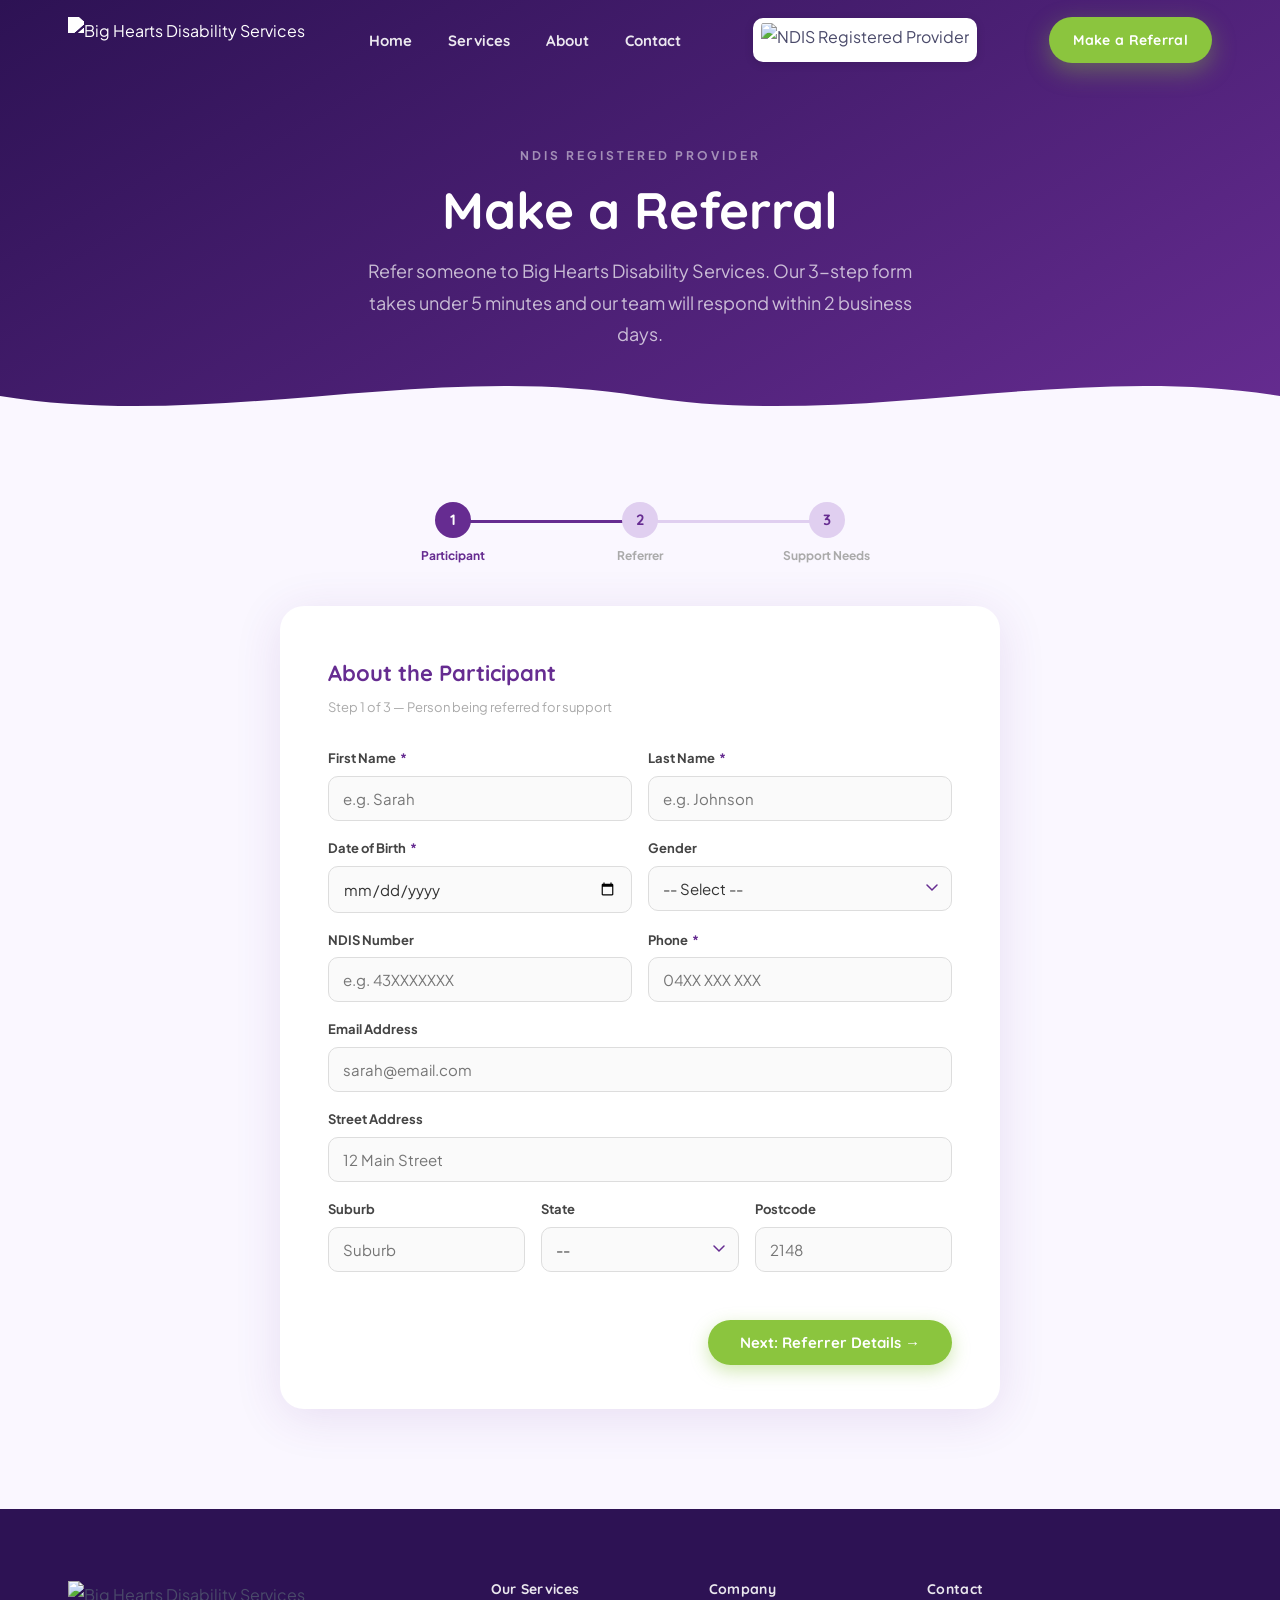
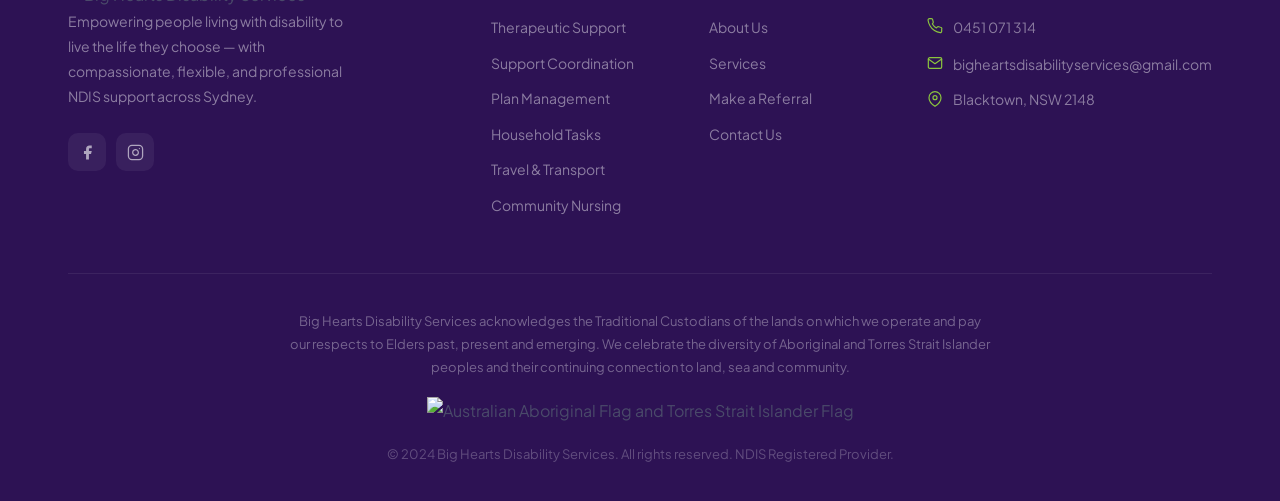
==== commit c30d6e2e: "Pin NDIS badge to nav bar (always visible on scroll) Moves badge from hero floating card into the na" ====
--- a/referral.html
+++ b/referral.html
@@ -221,6 +221,9 @@
       <li><a href="index.html#about"    class="nav-link">About</a></li>
       <li><a href="index.html#contact"  class="nav-link">Contact</a></li>
     </ul>
+    <img class="nav-ndis-badge"
+         src="https://bigheartsdisabilityservices.com.au/wp-content/uploads/2024/05/920aae29-fc77-4cec-a620-0a052c95d4aa.png"
+         alt="NDIS Registered Provider" />
     <a href="referral.html" class="btn btn-green btn-sm nav-cta active-page">Make a Referral</a>
     <button id="navToggle" class="nav-toggle" aria-label="Open menu" aria-expanded="false">
       <span></span><span></span><span></span>
--- a/css/style.css
+++ b/css/style.css
@@ -153,7 +153,7 @@
   justify-content: space-between;
   width: 100%;
 }
-.nav-logo img { height: 46px; transition: filter 0.3s; }
+.nav-logo img { height: 46px; transition: filter 0.3s; filter: brightness(0) invert(1); }
 .nav.scrolled .nav-logo img { filter: none; }
 
 .nav-links { display: flex; align-items: center; gap: 36px; }
@@ -180,6 +180,15 @@
 .nav-link:hover::after, .nav-link.active::after { transform: scaleX(1); }
 .nav.scrolled .nav-link { color: var(--dark2); }
 .nav.scrolled .nav-link:hover { color: var(--purple); }
+.nav-ndis-badge {
+  height: 44px;
+  width: auto;
+  background: #fff;
+  border-radius: 10px;
+  padding: 5px 8px;
+  box-shadow: 0 2px 10px rgba(0,0,0,0.12);
+  margin-left: 8px;
+}
 .nav-cta { margin-left: 8px; }
 
 /* Hamburger */
@@ -393,22 +402,21 @@
 }
 .hero-blob {
   position: absolute;
+  inset: -12px;
+  background: linear-gradient(135deg, rgba(139,197,62,0.30), rgba(255,255,255,0.08));
+  border-radius: 48% 52% 44% 56% / 42% 44% 56% 58%;
+  animation: blobPulse 5s ease-in-out infinite;
+}
+@keyframes blobPulse {
+  0%,100% { transform: scale(1);    border-radius: 48% 52% 44% 56% / 42% 44% 56% 58%; }
+  50%      { transform: scale(1.02); border-radius: 52% 48% 56% 44% / 56% 56% 44% 44%; }
+}
+.hero-img {
+  position: absolute;
   inset: 0;
-  border-radius: 65% 35% 55% 45% / 55% 65% 35% 45%;
-  background: linear-gradient(135deg, rgba(139,197,62,0.25), rgba(255,255,255,0.08));
-  animation: morph 10s ease-in-out infinite;
-}
-@keyframes morph {
-  0%,100% { border-radius: 65% 35% 55% 45% / 55% 65% 35% 45%; }
-  33%      { border-radius: 40% 60% 40% 60% / 60% 40% 60% 40%; }
-  66%      { border-radius: 50% 50% 65% 35% / 35% 60% 40% 65%; }
-}
-.hero-img {
-  position: absolute;
-  inset: 16px;
   object-fit: cover;
-  border-radius: 65% 35% 55% 45% / 55% 65% 35% 45%;
-  animation: morph 10s ease-in-out infinite;
+  object-position: center top;
+  border-radius: 46% 54% 42% 58% / 40% 42% 58% 60%;
   filter: brightness(1.05) saturate(1.05);
 }
 
@@ -445,13 +453,13 @@
 
 .hero-ndis {
   position: absolute;
-  top: 24px;
-  left: -28px;
+  top: 20px;
+  left: -20px;
   background: #fff;
-  border-radius: 16px;
-  padding: 12px;
+  border-radius: 18px;
+  padding: 14px 16px;
   box-shadow: var(--shadow-md);
-  width: 90px;
+  width: 160px;
   animation: heroFloat 7s ease-in-out infinite 2s;
 }
 .hero-ndis img { width: 100%; }
@@ -591,8 +599,7 @@
 .about-visual { position: relative; }
 .about-img {
   width: 100%;
-  height: 540px;
-  object-fit: cover;
+  height: auto;
   border-radius: 28px;
   box-shadow: var(--shadow-lg);
   display: block;
@@ -789,7 +796,7 @@
 }
 .q-avatar {
   width: 54px; height: 54px;
-  background: linear-gradient(135deg, var(--purple), var(--green));
+  background: var(--green);
   border-radius: 50%;
   display: flex; align-items: center; justify-content: center;
   font-family: 'Quicksand', sans-serif;
@@ -810,7 +817,7 @@
   display: grid;
   grid-template-columns: 1fr 1fr;
   gap: 60px;
-  align-items: start;
+  align-items: center;
 }
 
 .contact-items { display: flex; flex-direction: column; gap: 20px; margin-bottom: 36px; }
@@ -891,7 +898,7 @@
 /* ═══════════════════════════════════════════
    FOOTER
 ═══════════════════════════════════════════ */
-.footer { background: var(--dark); padding-top: 72px; }
+.footer { background: #2d1254; padding-top: 72px; }
 
 .footer-top {
   display: grid;
@@ -1021,7 +1028,8 @@
   .why-grid  { grid-template-columns: 1fr; }
   .hero-stats { flex-wrap: wrap; gap: 24px; }
   .hero-stat { flex: 1; min-width: 80px; text-align: center; }
-  .nav-links  { display: none; }
-  .nav-cta    { display: none; }
-  .nav-toggle { display: flex; }
-}
+  .nav-links      { display: none; }
+  .nav-cta        { display: none; }
+  .nav-ndis-badge { display: none; }
+  .nav-toggle     { display: flex; }
+}
